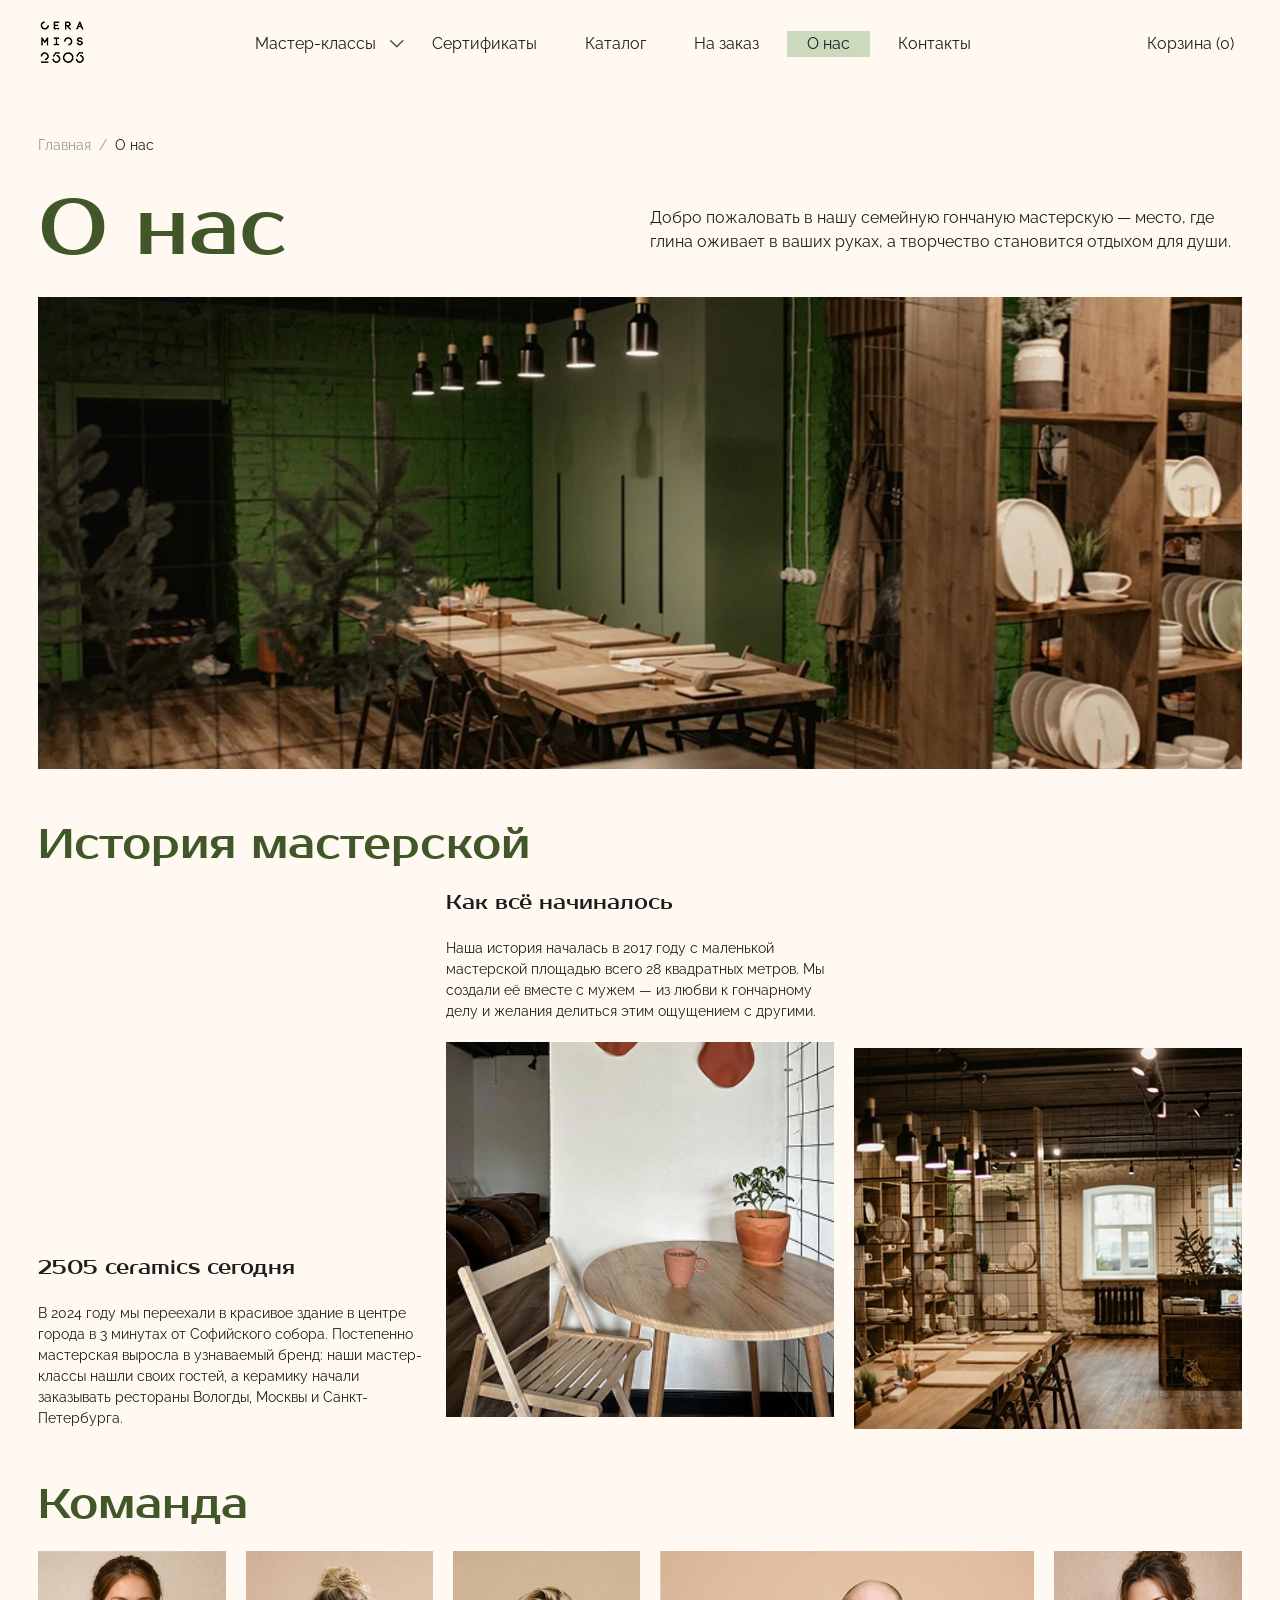
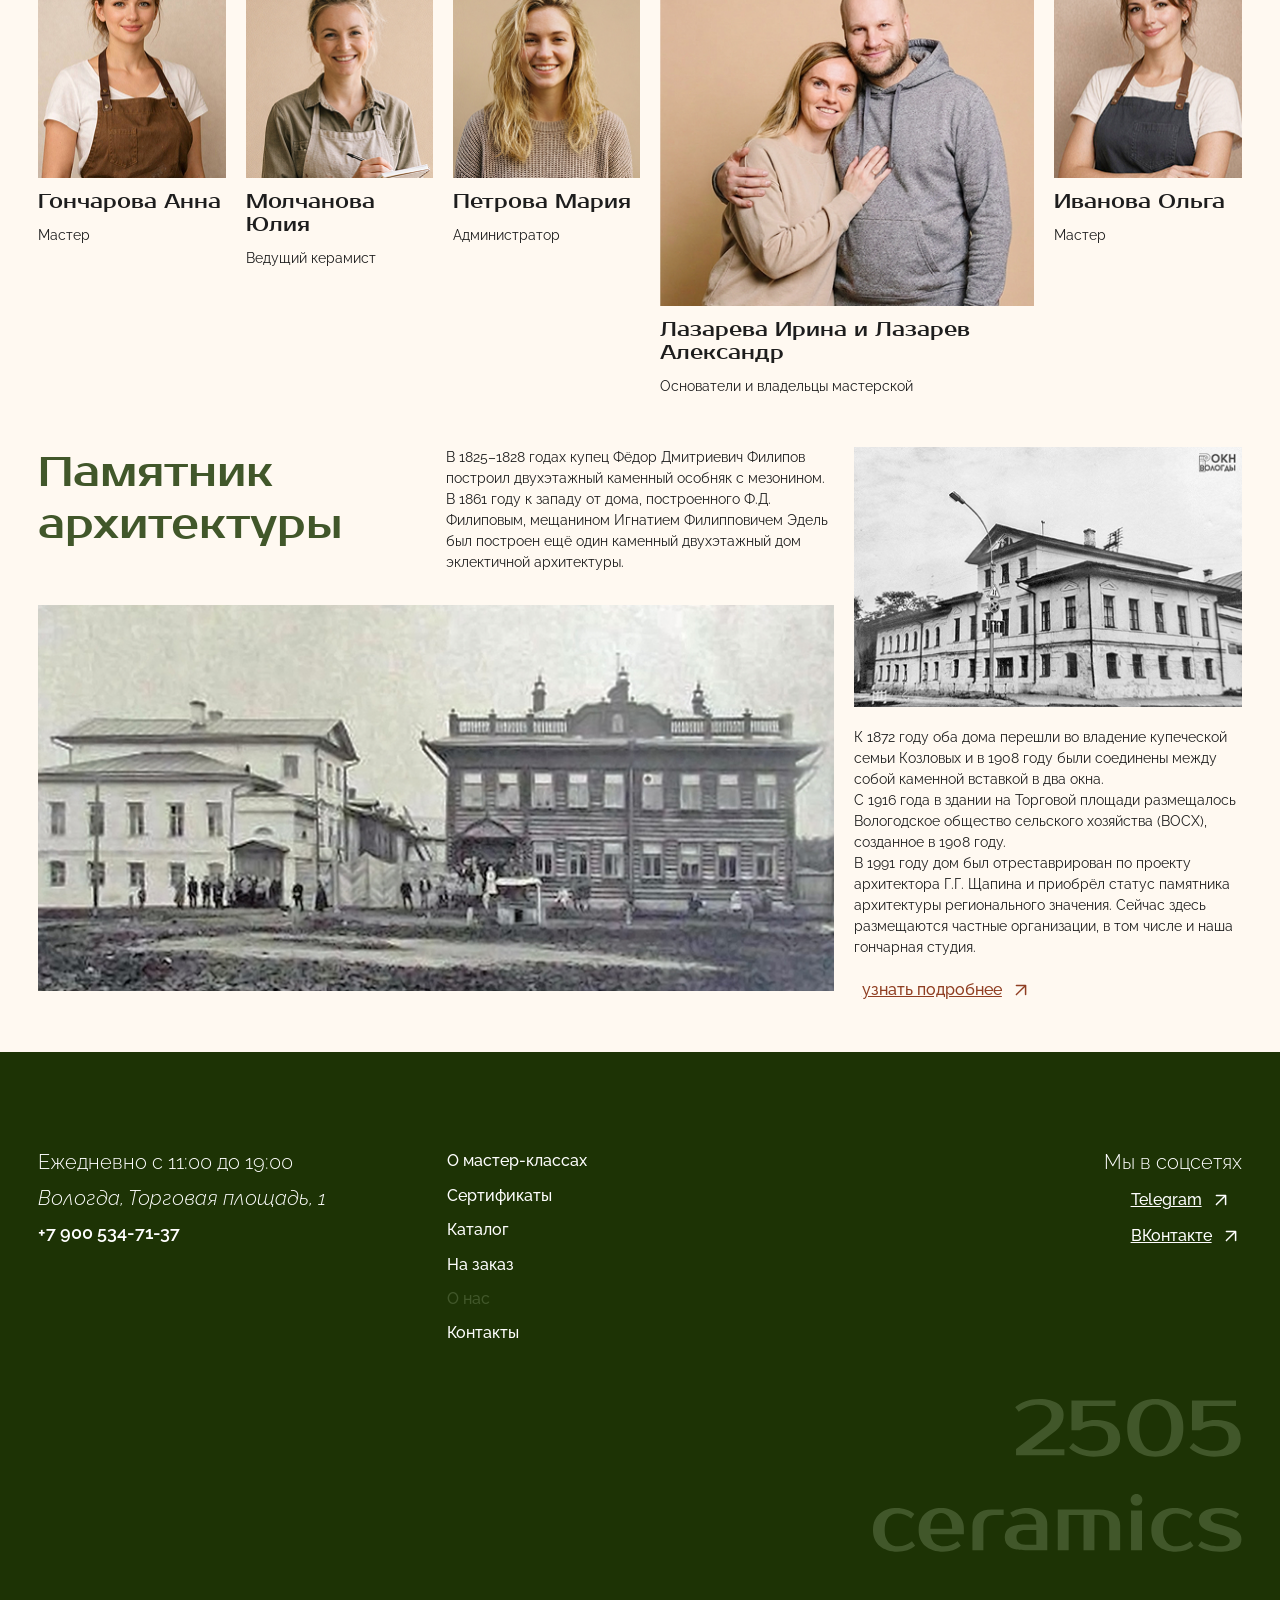
==== about.html @ c9223ef9 "Добавит страницу «О нас»" ====
<!DOCTYPE html>
<html lang="ru">
<head>
	<meta charset="UTF-8">
	<meta name="viewport" content="width=device-width, initial-scale=1.0">
	<title>Гончарная студия 2505 ceramics — О нас</title>
	<link rel="preconnect" href="https://fonts.googleapis.com">
	<link rel="preconnect" href="https://fonts.gstatic.com" crossorigin>
	<link href="https://fonts.googleapis.com/css2?family=Prosto+One&family=Raleway:ital,wght@0,100..900;1,100..900&family=Roboto:ital,wght@0,100..900;1,100..900&display=swap" rel="stylesheet">
	<link href="https://fonts.googleapis.com/css2?family=Prosto+One&display=swap" rel="stylesheet">
	<link rel="stylesheet" href="css/normalize.css">
	<link rel="stylesheet" href="css/styles.css">
</head>
<body>
	<nav class="main-menu container">
		<button class="main-menu__burger" type="button" aria-label="Открыть меню">
			<span></span>
			<span></span>
			<span></span>
		</button>
		<a class="main-menu__logo" href="index.html">
			<img src="logo.png" width="48" height="48" alt="Логотип">
		</a>
		<a class="main-menu__cart" href="cart.html">Корзина (<span id="cartCount">0</span>)</a>
		<div class="main-menu__overlay"></div>
		<ul class="main-menu__list">
			<li><a class="main-menu__link main-menu__link--folder" href="">Мастер-классы</a></li>
			<li><a class="main-menu__link" href="certificates.html">Сертификаты</a></li>
			<li><a class="main-menu__link" href="catalog.html">Каталог</a></li>
			<li><a class="main-menu__link" href="orders.html">На заказ</a></li>
			<li><a class="main-menu__link main-menu__link-active" href="about.html">О нас</a></li>
			<li><a class="main-menu__link" href="">Контакты</a></li>
		</ul>
	</nav>

	<main class="about-page container">
		<ul class="about-page__breadcrumbs breadcrumbs">
			<li class="breadcrumbs__item">
				<a class="breadcrumbs__link breadcrumbs__link--color" href="index.html">Главная</a>
			</li>
			<li class="breadcrumbs__item">
				<span class="breadcrumbs__slash breadcrumbs__slash--color">/</span>
			</li>
			<li class="breadcrumbs__item">
				<span class="breadcrumbs__link">О нас</span>
			</li>
		</ul>

		<section class="about-hero">
			<h1 class="about-hero__heading">О нас</h1>
			<p class="about-hero__description">
				Добро пожаловать в нашу семейную гончаную мастерскую — место, где глина оживает в ваших руках, а творчество становится отдыхом для души.
			</p>
			<picture class="about-hero__picture">
				<source type="image/jpeg" srcset="img/about-us.jpg 1x, img/about-us@2x.jpg 2x, img/about-us@3x.jpg 3x">
				<img class="about-hero__image" src="img/about-us.jpg" srcset="img/about-us.jpg 1x, img/about-us@2x.jpg 2x, img/about-us@3x.jpg 3x" alt="Гончарная мастерская 2505 ceramics" width="800" height="600">
			</picture>
		</section>

		<section class="about-history">
			<h2 class="about-history__heading">История мастерской</h2>
			<div class="about-history__grid">
				<picture class="about-history__picture about-history__picture--0">
					<source type="image/jpeg" srcset="img/history-0.jpg 1x, img/history-0@2x.jpg 2x, img/history-0@3x.jpg 3x">
					<img class="about-history__image" src="img/history-0.jpg" srcset="img/history-0.jpg 1x, img/history-0@2x.jpg 2x, img/history-0@3x.jpg 3x" alt="История мастерской 2505 ceramics" width="292" height="283">
				</picture>

				<div class="about-history__start">
					<h3 class="about-history__subheading">Как всё начиналось</h3>
					<p class="about-history__text">
						Наша история началась в 2017 году с маленькой мастерской площадью всего 28 квадратных метров. Мы создали её вместе с мужем — из любви к гончарному делу и желания делиться этим ощущением с другими.
					</p>
				</div>

				<picture class="about-history__picture about-history__picture--1">
					<source type="image/jpeg" srcset="img/history-1.jpg 1x, img/history-1@2x.jpg 2x, img/history-1@3x.jpg 3x">
					<img class="about-history__image" src="img/history-1.jpg" srcset="img/history-1.jpg 1x, img/history-1@2x.jpg 2x, img/history-1@3x.jpg 3x" alt="История мастерской 2505 ceramics" width="396" height="495">
				</picture>

				<div class="about-history__today">
					<h3 class="about-history__subheading">2505 ceramics сегодня</h3>
					<p class="about-history__text">
						В 2024 году мы переехали в красивое здание в центре города в 3 минутах от Софийского собора. Постепенно мастерская выросла в узнаваемый бренд: наши мастер-классы нашли своих гостей, а керамику начали заказывать рестораны Вологды, Москвы и Санкт-Петербурга.
					</p>
				</div>
			</div>
		</section>

		<section class="about-team">
			<h2 class="about-team__heading">Команда</h2>
			<div class="about-team__grid">
				<article class="about-team__member about-team__member--founders">
					<picture class="about-team__picture">
						<source type="image/jpeg" srcset="img/irina.jpg 1x, img/irina@2x.jpg 2x, img/irina@3x.jpg 3x">
						<img class="about-team__image" src="img/irina.jpg" srcset="img/irina.jpg 1x, img/irina@2x.jpg 2x, img/irina@3x.jpg 3x" alt="Лазарева Ирина и Лазарев Александр" width="396" height="375">
					</picture>
					<h3 class="about-team__name">Лазарева Ирина и Лазарев Александр</h3>
					<p class="about-team__role">Основатели и владельцы мастерской</p>
				</article>

				<article class="about-team__member about-team__member--anna">
					<picture class="about-team__picture">
						<source type="image/jpeg" srcset="img/anna.jpg 1x, img/anna@2x.jpg 2x, img/anna@3x.jpg 3x">
						<img class="about-team__image" src="img/anna.jpg" srcset="img/anna.jpg 1x, img/anna@2x.jpg 2x, img/anna@3x.jpg 3x" alt="Гончарова Анна" width="188" height="228">
					</picture>
					<h3 class="about-team__name">Гончарова Анна</h3>
					<p class="about-team__role">Мастер</p>
				</article>

				<article class="about-team__member about-team__member--yulia">
					<picture class="about-team__picture">
						<source type="image/jpeg" srcset="img/yulia.jpg 1x, img/yulia@2x.jpg 2x, img/yulia@3x.jpg 3x">
						<img class="about-team__image" src="img/yulia.jpg" srcset="img/yulia.jpg 1x, img/yulia@2x.jpg 2x, img/yulia@3x.jpg 3x" alt="Молчанова Юлия" width="188" height="228">
					</picture>
					<h3 class="about-team__name">Молчанова Юлия</h3>
					<p class="about-team__role">Ведущий керамист</p>
				</article>

				<article class="about-team__member about-team__member--maria">
					<picture class="about-team__picture">
						<source type="image/jpeg" srcset="img/maria.jpg 1x, img/maria@2x.jpg 2x, img/maria@3x.jpg 3x">
						<img class="about-team__image" src="img/maria.jpg" srcset="img/maria.jpg 1x, img/maria@2x.jpg 2x, img/maria@3x.jpg 3x" alt="Петрова Мария" width="188" height="228">
					</picture>
					<h3 class="about-team__name">Петрова Мария</h3>
					<p class="about-team__role">Администратор</p>
				</article>

				<article class="about-team__member about-team__member--olga">
					<picture class="about-team__picture">
						<source type="image/jpeg" srcset="img/olga.jpg 1x, img/olga@2x.jpg 2x, img/olga@3x.jpg 3x">
						<img class="about-team__image" src="img/olga.jpg" srcset="img/olga.jpg 1x, img/olga@2x.jpg 2x, img/olga@3x.jpg 3x" alt="Иванова Ольга" width="188" height="228">
					</picture>
					<h3 class="about-team__name">Иванова Ольга</h3>
					<p class="about-team__role">Мастер</p>
				</article>
			</div>
		</section>

		<section class="about-monument">
			<div class="about-monument__grid">
				<h2 class="about-monument__heading">Памятник архитектуры</h2>

				<picture class="about-monument__picture about-monument__picture--main">
					<source type="image/jpeg" srcset="img/monument.jpg 1x, img/monument@2x.jpg 2x, img/monument@3x.jpg 3x">
					<img class="about-monument__image" src="img/monument.jpg" srcset="img/monument.jpg 1x, img/monument@2x.jpg 2x, img/monument@3x.jpg 3x" alt="Здание на Торговой площади, 1" width="812" height="394">
				</picture>

				<p class="about-monument__text about-monument__text--first">
					В 1825–1828 годах купец Фёдор Дмитриевич Филипов построил двухэтажный каменный особняк с мезонином.
					<br>
					В 1861 году к западу от дома, построенного Ф.Д. Филиповым, мещанином Игнатием Филипповичем Эдель был построен ещё один каменный двухэтажный дом эклектичной архитектуры.
				</p>

				<div class="about-monument__right">
					<picture class="about-monument__picture about-monument__picture--side">
						<source type="image/jpeg" srcset="img/monument-1.jpg 1x, img/monument-1@2x.jpg 2x, img/monument-1@3x.jpg 3x">
						<img class="about-monument__image" src="img/monument-1.jpg" srcset="img/monument-1.jpg 1x, img/monument-1@2x.jpg 2x, img/monument-1@3x.jpg 3x" alt="Фрагмент памятника архитектуры" width="396" height="266">
					</picture>

					<p class="about-monument__text about-monument__text--second">
						К 1872 году оба дома перешли во владение купеческой семьи Козловых и в 1908 году были соединены между собой каменной вставкой в два окна.
						<br>
						С 1916 года в здании на Торговой площади размещалось Вологодское общество сельского хозяйства (ВОСХ), созданное в 1908 году.
						<br>
						В 1991 году дом был отреставрирован по проекту архитектора Г.Г. Щапина и приобрёл статус памятника архитектуры регионального значения. Сейчас здесь размещаются частные организации, в том числе и наша гончарная студия.
					</p>

					<a class="about-monument__link" href="https://vologda-okn.ru/object/zhiloj-dom%2C-torgovay-ploshady-1" target="_blank" rel="noopener noreferrer">
						Узнать подробнее
					</a>
				</div>
			</div>
		</section>
	</main>

	<footer class="footer">
		<div class="footer-wrapper container">
			<div class="footer-address">
				<p>Ежедневно с 11:00 до 19:00</p>
				<address class="contacts-text">
					Вологда, Торговая площадь, 1
					<a href="tel:+79005347137">+7 900 534-71-37</a>
				</address>
			</div>

			<ul class="menu-secondary clear-ul">
				<li><a class="menu-secondary-item" href="#">О мастер-классах</a></li>
				<li><a class="menu-secondary-item" href="certificates.html">Сертификаты</a></li>
				<li><a class="menu-secondary-item" href="catalog.html">Каталог</a></li>
				<li><a class="menu-secondary-item" href="orders.html">На заказ</a></li>
				<li><a class="menu-secondary-item menu-secondary-item-active" href="about.html">О нас</a></li>
				<li><a class="menu-secondary-item" href="#">Контакты</a></li>
			</ul>

			<div class="footer-right">
				<h3 class="text-widget text-widget-copyright">
					Мы в соцсетях
				</h3>
				<ul class="menu-social clear-ul">
					<li><a class="menu-social-link menu-social-link-tg" href="https://t.me/ceramics2505" aria-label="Telegram">Telegram</a></li>
					<li><a class="menu-social-link menu-social-link-vk" href="https://vk.com/ceramics2505" aria-label="ВКонтакте">ВКонтакте</a></li>
				</ul>
				<img class="contacts-image contacts-image-logo" src="img/footer-logo.svg" width="369" height="153" alt="Логотип">
			</div>
		</div>
	</footer>

	<script>
		const menu = document.querySelector('.main-menu');
		const burger = document.querySelector('.main-menu__burger');
		const overlay = document.querySelector('.main-menu__overlay');

		function toggleMenu() {
			menu.classList.toggle('main-menu--open');
		}

		function closeMenu() {
			menu.classList.remove('main-menu--open');
		}

		if (burger) {
			burger.addEventListener('click', toggleMenu);
		}

		if (overlay) {
			overlay.addEventListener('click', closeMenu);
		}

		const menuLinks = document.querySelectorAll('.main-menu__link');
		menuLinks.forEach(link => {
			link.addEventListener('click', () => {
				if (window.innerWidth < 768) {
					closeMenu();
				}
			});
		});
	</script>
</body>
</html>
---- css/styles.css ----
@import url(main-menu.css);
@import url(hero.css);
@import url(trust.css);
@import url(master-classes.css);
@import url(popular-products.css);
@import url(certificate.css);
@import url(custom-ceramics.css);
@import url(faq.css);
@import url(breadcrumbs.css);
@import url(catalog.css);
@import url(product.css);
@import url(related-products.css);
@import url(cart.css);
@import url(footer.css);
@import url(orders.css);
@import url(certificates-page.css);
@import url(about-page.css);

:root {
	--bg-dark: #1D3305;
	--bg-accent-soft: rgba(188, 108, 37, .2);
	--bg-base: #FFF9F1;
	--primary: #41572A;
	--secondary: #8F3E22;
	--text-main: #1E1E1E;
	--text-secondary: #504F4F;
	--text-invert: #FFFFFF;

	--font-main: 'Raleway', Arial, Helvetica, sans-serif;
	--font-heading: 'Prosto One', Arial, Helvetica, sans-serif;
}

body {
	margin: 0;
	padding: 0;
	min-height: 100vh;

	font-family: var(--font-main);
	color: var(--text-main);

	background-color: var(--bg-base);
}


h1,
h2,
h3,
h4,
h5,
h6,
p,
span {
    margin: 0;
    padding: 0;
}

a {
	text-decoration: none;

}

a:hover, button:hover {
	opacity: 0.9
}

a:active, button:active {
	opacity: 0.75
}

ol, ul {
  margin: 0;
  padding: 0;
  list-style-type: none;
}

section {
	padding-inline: 15px;
}

@media (min-width: 768px) {
	section {
		padding-inline: 0;
	}
}

.container {
	max-width: 1228px;
	margin: 0 auto;
  padding-inline: clamp(20px, 3vw, 40px);
}

.btn {
	display: flex;
	justify-content: center;
	align-items: center;
	padding: 10px 8px;

	font-family: var(--font-main);
	text-align: center;
	color: var(--text-invert);
	background-color: var(--primary);
	text-decoration: none;
	border-width: 1.5px;
	border-color: var(--primary);
	border-style: solid;
}

.btn--secondary {
	color: var(--secondary);
	background-color: transparent;
	border-color: var(--secondary);
}


.visually-hidden {
  position: absolute;
  width: 1px;
  height: 1px;
  margin: -1px;
  padding: 0;
  border: 0;
  clip: rect(0 0 0 0);
  overflow: hidden;
}
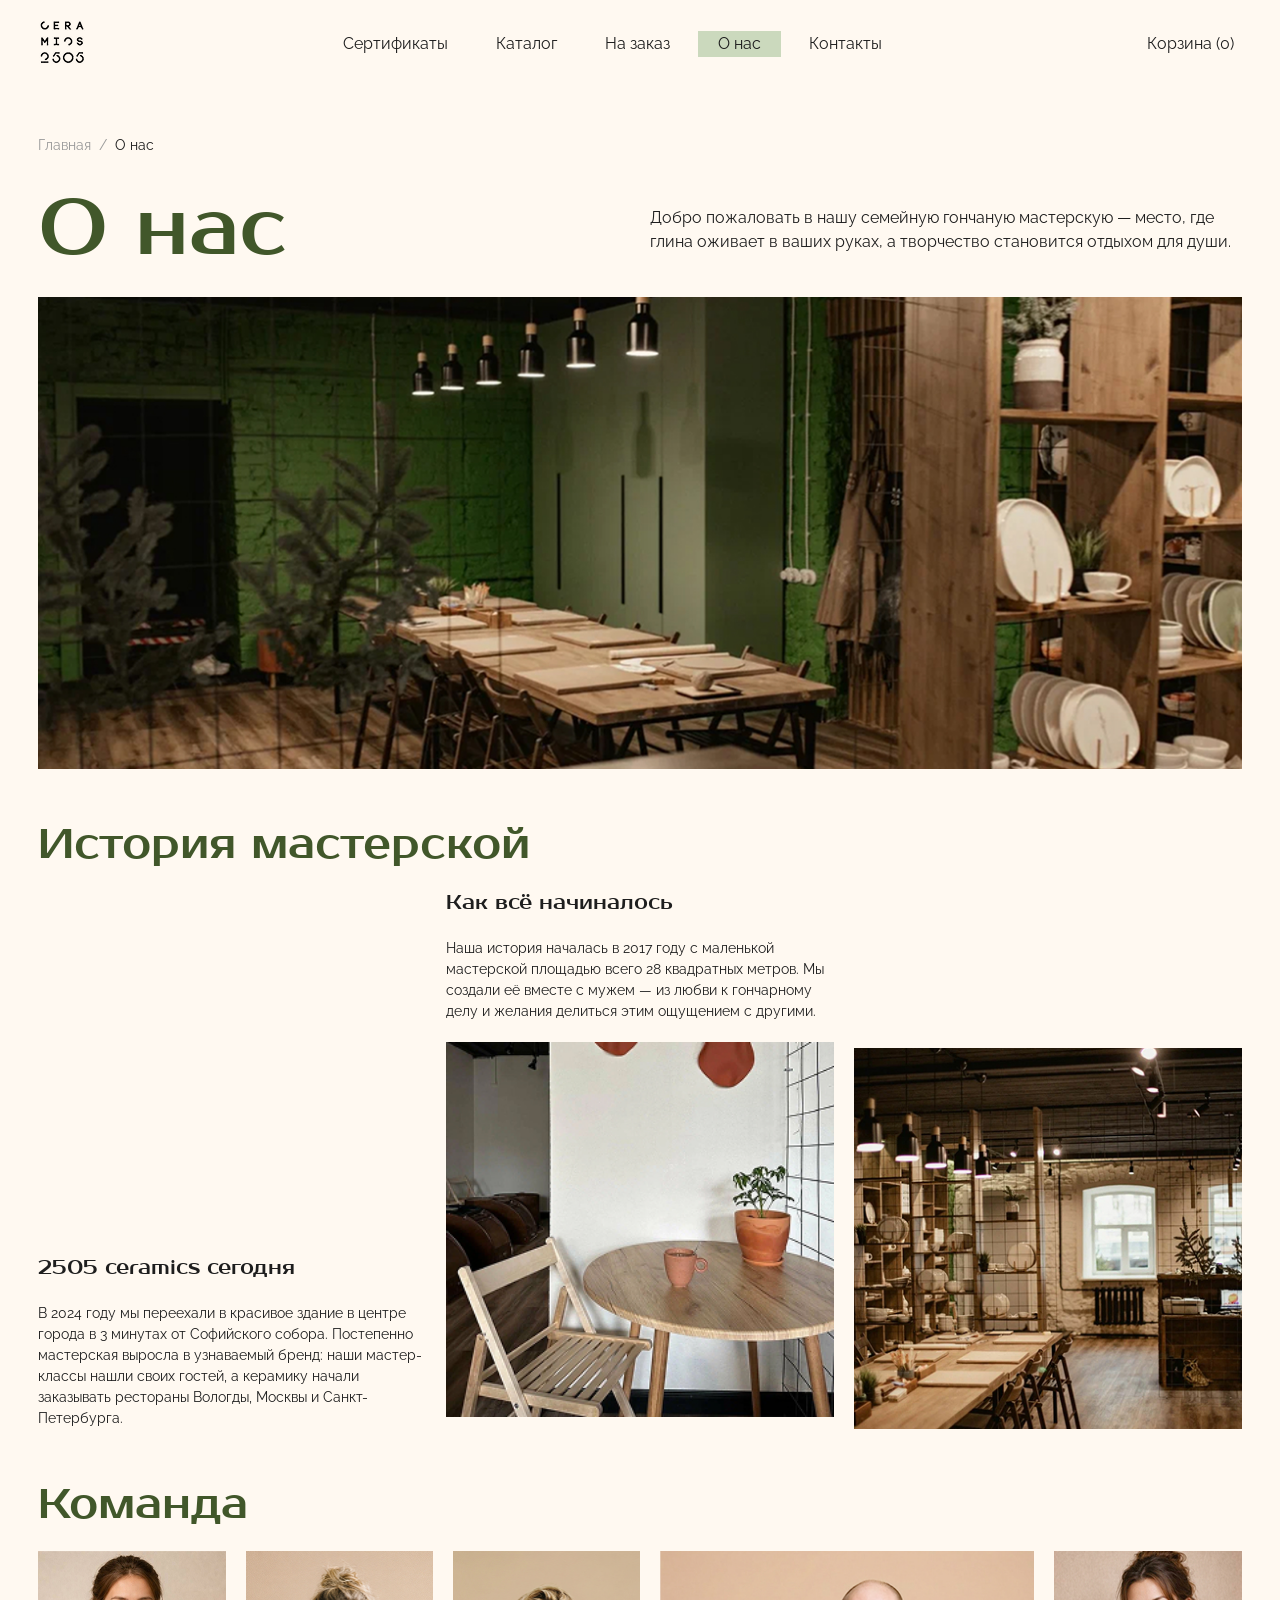
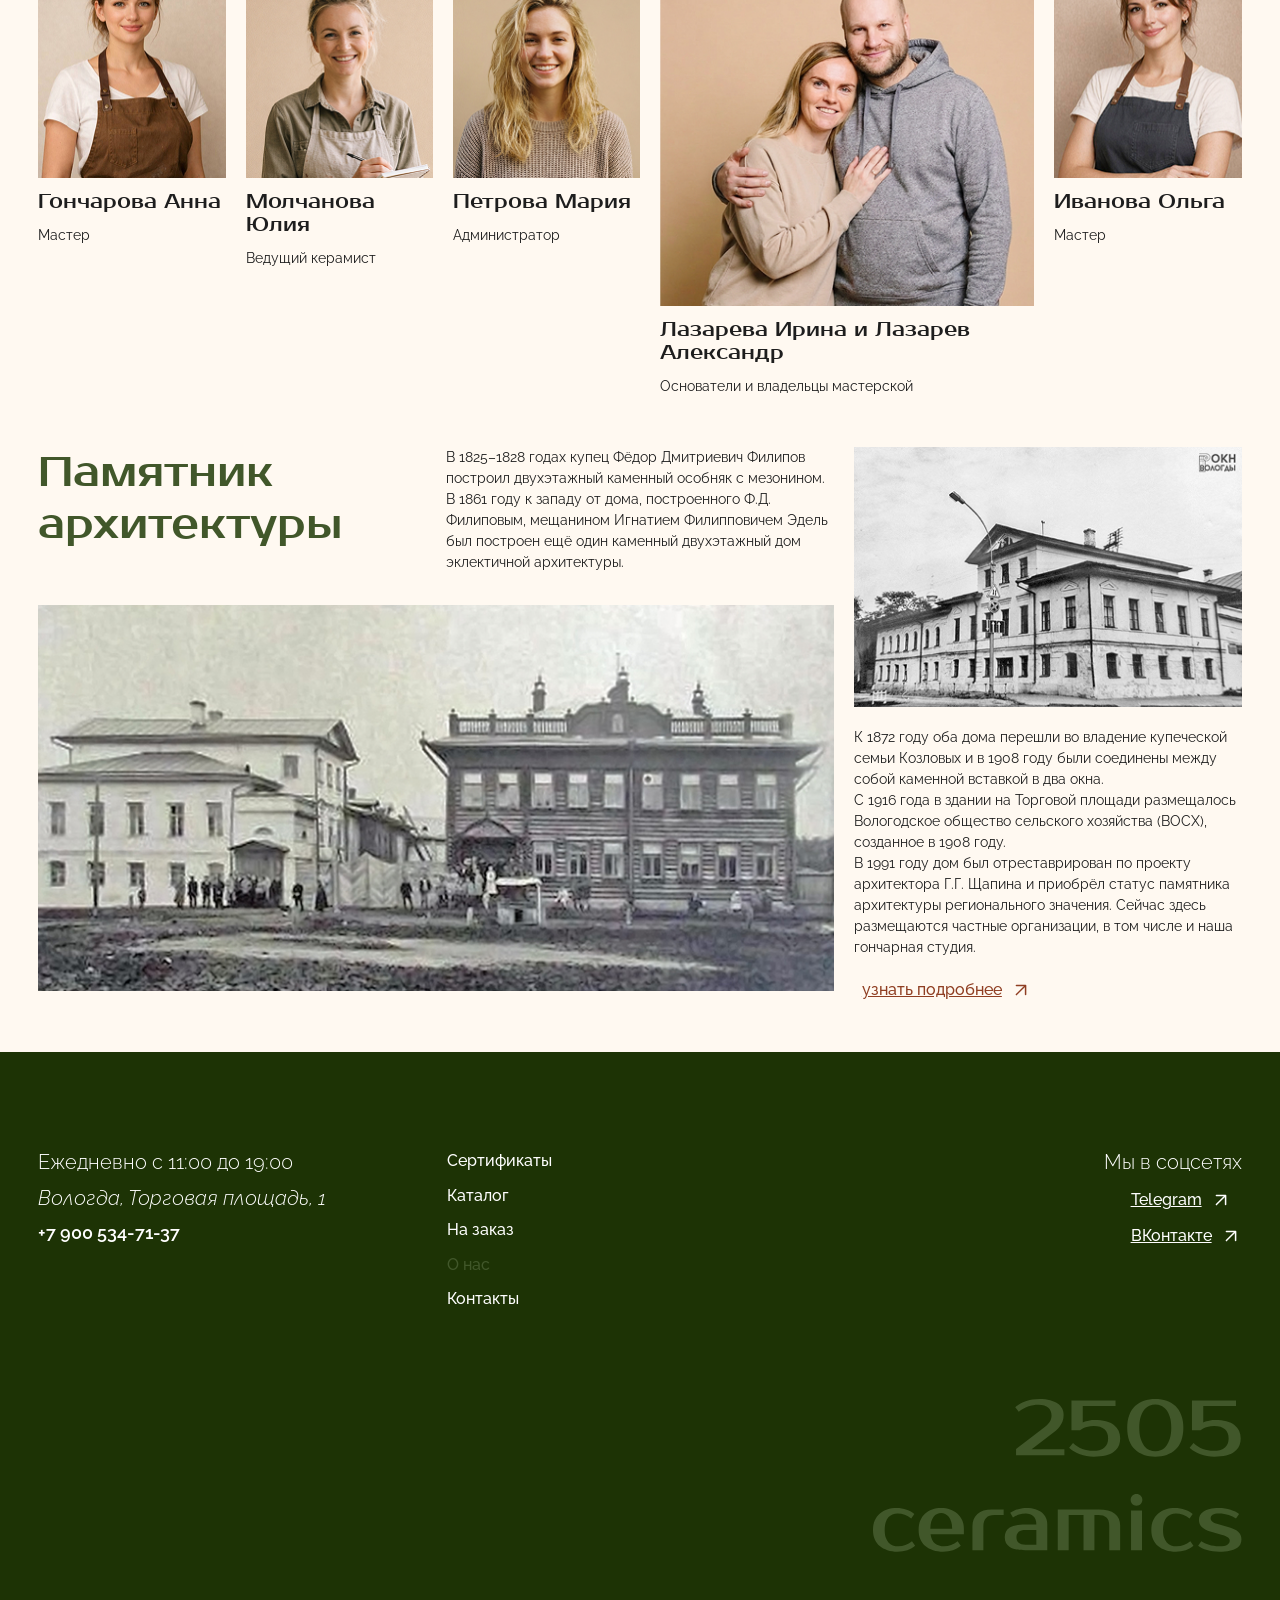
==== commit 12ed4d95: "Поправил ссылки в главном меню и в подвале" ====
--- a/about.html
+++ b/about.html
@@ -24,12 +24,11 @@
 		<a class="main-menu__cart" href="cart.html">Корзина (<span id="cartCount">0</span>)</a>
 		<div class="main-menu__overlay"></div>
 		<ul class="main-menu__list">
-			<li><a class="main-menu__link main-menu__link--folder" href="">Мастер-классы</a></li>
 			<li><a class="main-menu__link" href="certificates.html">Сертификаты</a></li>
 			<li><a class="main-menu__link" href="catalog.html">Каталог</a></li>
 			<li><a class="main-menu__link" href="orders.html">На заказ</a></li>
-			<li><a class="main-menu__link main-menu__link-active" href="about.html">О нас</a></li>
-			<li><a class="main-menu__link" href="">Контакты</a></li>
+			<li><a class="main-menu__link main-menu__link-active">О нас</a></li>
+			<li><a class="main-menu__link" href="contacts.html">Контакты</a></li>
 		</ul>
 	</nav>
 
@@ -184,12 +183,11 @@
 			</div>
 
 			<ul class="menu-secondary clear-ul">
-				<li><a class="menu-secondary-item" href="#">О мастер-классах</a></li>
 				<li><a class="menu-secondary-item" href="certificates.html">Сертификаты</a></li>
 				<li><a class="menu-secondary-item" href="catalog.html">Каталог</a></li>
 				<li><a class="menu-secondary-item" href="orders.html">На заказ</a></li>
-				<li><a class="menu-secondary-item menu-secondary-item-active" href="about.html">О нас</a></li>
-				<li><a class="menu-secondary-item" href="#">Контакты</a></li>
+				<li><a class="menu-secondary-item menu-secondary-item-active">О нас</a></li>
+				<li><a class="menu-secondary-item" href="contacts.html">Контакты</a></li>
 			</ul>
 
 			<div class="footer-right">
